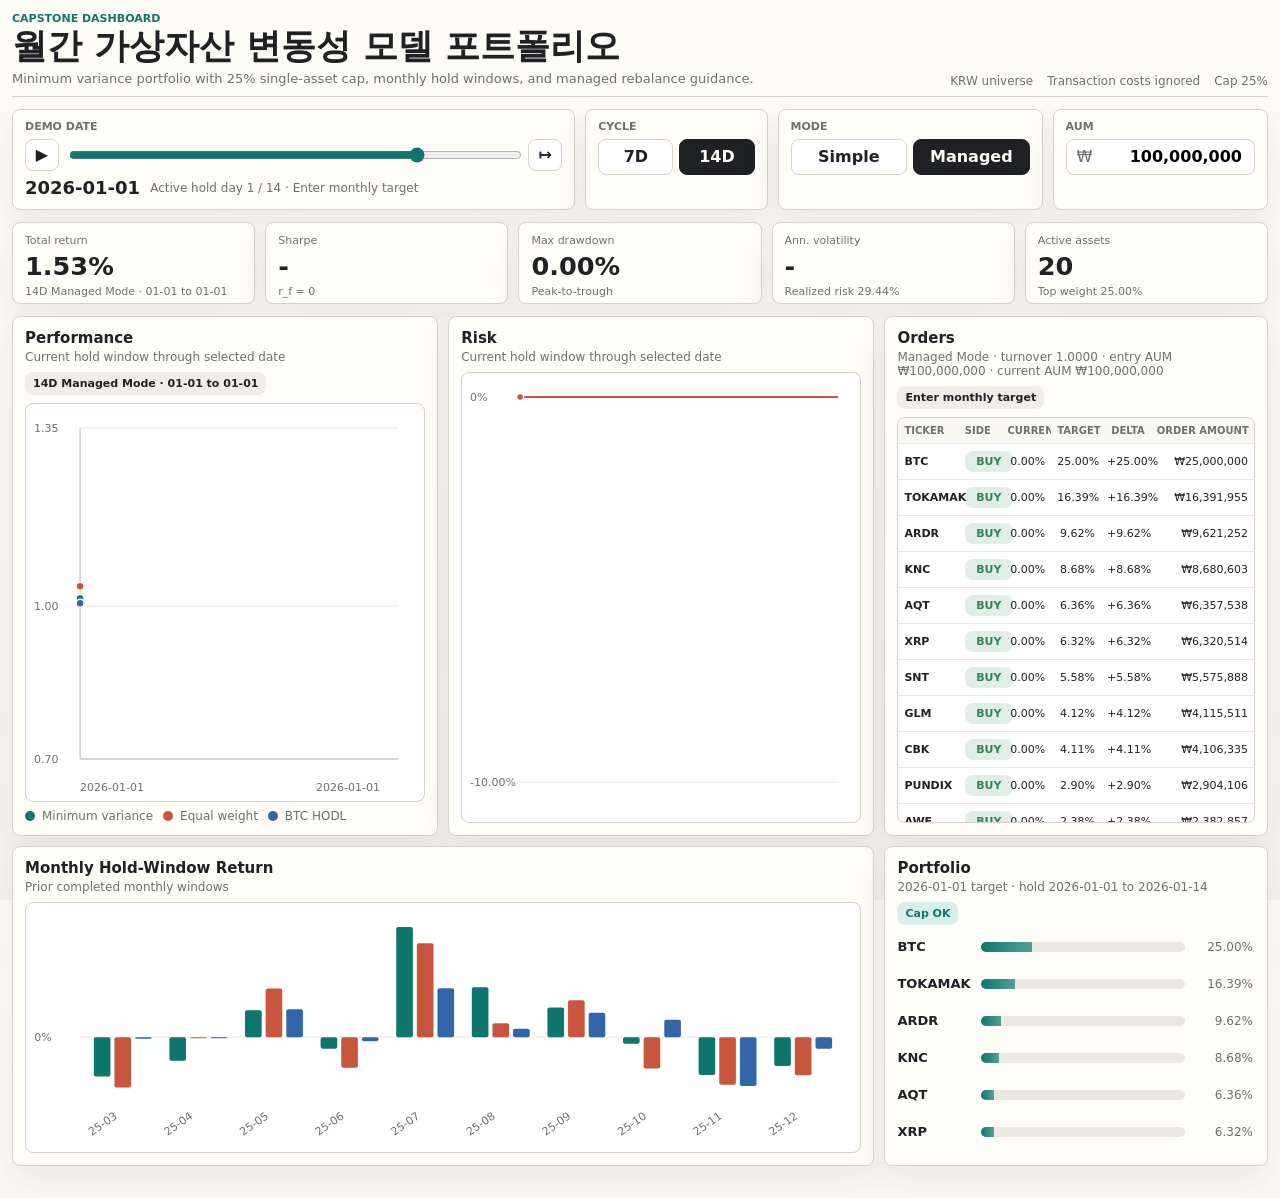
==== dashboard/index.html @ fcb50f99 "feat: add monthly portfolio dashboard" ====
<!doctype html>
<html lang="ko">
  <head>
    <meta charset="utf-8" />
    <meta name="viewport" content="width=device-width, initial-scale=1" />
    <title>월간 가상자산 변동성 모델 포트폴리오</title>
    <link rel="stylesheet" href="styles.css" />
  </head>
  <body>
    <main class="shell">
      <header class="topbar">
        <div>
          <p class="eyebrow">CAPSTONE DASHBOARD</p>
          <h1>월간 가상자산 변동성 모델 포트폴리오</h1>
          <p class="subtitle">Minimum variance portfolio with 25% single-asset cap, monthly hold windows, and managed rebalance guidance.</p>
        </div>
        <div class="topbar__meta">
          <span>KRW universe</span>
          <span>Transaction costs ignored</span>
          <span>Cap 25%</span>
        </div>
      </header>

      <section class="control-strip" aria-label="Dashboard controls">
        <div class="control-block control-block--date">
          <label for="dateSlider">Demo date</label>
          <div class="date-row">
            <button id="playButton" class="icon-button" type="button" title="Play demo">▶</button>
            <input id="dateSlider" type="range" min="0" max="0" value="0" />
            <button id="monthJumpButton" class="icon-button" type="button" title="Jump to next rebalance">↦</button>
          </div>
          <div class="date-readout">
            <strong id="selectedDate">-</strong>
            <span id="windowStatus">Loading</span>
          </div>
        </div>

        <div class="control-block">
          <label>Cycle</label>
          <div class="segmented" role="group" aria-label="Cycle selector">
            <button class="segment" data-cycle="7" type="button">7D</button>
            <button class="segment" data-cycle="14" type="button">14D</button>
          </div>
        </div>

        <div class="control-block">
          <label>Mode</label>
          <div class="segmented" role="group" aria-label="Mode selector">
            <button class="segment" data-policy="enter_once_then_drift" type="button">Simple</button>
            <button class="segment" data-policy="daily_rebalance_to_target" type="button">Managed</button>
          </div>
        </div>

        <div class="control-block">
          <label for="aumInput">AUM</label>
          <div class="aum-input">
            <span>₩</span>
            <input id="aumInput" inputmode="numeric" value="100,000,000" />
          </div>
        </div>
      </section>

      <section class="kpi-grid" aria-label="Portfolio KPI">
        <article class="metric">
          <span>Total return</span>
          <strong id="kpiTotalReturn">-</strong>
          <small id="kpiTotalReturnHint">Current hold window</small>
        </article>
        <article class="metric">
          <span>Sharpe</span>
          <strong id="kpiSharpe">-</strong>
          <small id="kpiSharpeHint">r_f = 0</small>
        </article>
        <article class="metric">
          <span>Max drawdown</span>
          <strong id="kpiMdd">-</strong>
          <small id="kpiMddHint">Peak-to-trough</small>
        </article>
        <article class="metric">
          <span>Ann. volatility</span>
          <strong id="kpiVol">-</strong>
          <small id="kpiRisk">Realized risk -</small>
        </article>
        <article class="metric">
          <span>Active assets</span>
          <strong id="kpiActive">-</strong>
          <small id="kpiTop">Top weight -</small>
        </article>
      </section>

      <section class="dashboard-main">
        <section class="panel panel--performance">
          <div class="panel-head">
            <div>
              <h2>Performance</h2>
              <p>Current hold window through selected date</p>
            </div>
            <span id="performanceBadge" class="badge">14D Managed</span>
          </div>
          <div id="equityChart" class="chart chart--line" role="img" aria-label="Equity curve chart"></div>
          <div class="legend">
            <span><i class="legend-dot legend-dot--mv"></i>Minimum variance</span>
            <span><i class="legend-dot legend-dot--ew"></i>Equal weight</span>
            <span><i class="legend-dot legend-dot--btc"></i>BTC HODL</span>
          </div>
        </section>

        <section class="panel panel--risk">
          <div class="panel-head">
            <div>
              <h2>Risk</h2>
              <p>Current hold window through selected date</p>
            </div>
          </div>
          <div id="drawdownChart" class="chart chart--small" role="img" aria-label="Drawdown chart"></div>
          <div class="risk-copy">
            <strong>변동성 기반 운용</strong>
            <span>Phase 4 covariance forecast와 jump volatility를 사용해 월초 target weight를 산출합니다.</span>
          </div>
        </section>

        <section class="panel panel--monthly">
          <div class="panel-head">
            <div>
              <h2>Monthly Hold-Window Return</h2>
              <p>Prior completed monthly windows</p>
            </div>
          </div>
          <div id="monthlyChart" class="chart chart--bar" role="img" aria-label="Monthly return chart"></div>
        </section>

        <aside class="side-stack" aria-label="Orders and portfolio">
          <section class="panel panel--orders">
            <div class="panel-head">
              <div>
                <h2>Orders</h2>
                <p id="orderSummary">Target/current/delta weights</p>
              </div>
              <span id="orderBadge" class="badge">No order</span>
            </div>
            <div class="table-wrap">
              <table>
                <thead>
                  <tr>
                    <th>Ticker</th>
                    <th>Side</th>
                    <th>Current</th>
                    <th>Target</th>
                    <th>Delta</th>
                    <th>Order amount</th>
                  </tr>
                </thead>
                <tbody id="ordersTable"></tbody>
              </table>
            </div>
          </section>

          <section class="panel panel--portfolio">
          <div class="panel-head">
            <div>
              <h2>Portfolio</h2>
              <p id="portfolioWindow">Target composition</p>
            </div>
            <span id="capBadge" class="badge badge--ok">Cap OK</span>
          </div>
          <div id="holdingsList" class="holding-list"></div>
        </section>
        </aside>
      </section>
    </main>

    <script src="data/dashboard_snapshots.js"></script>
    <script src="app.js"></script>
  </body>
</html>
---- dashboard/styles.css ----
:root {
  --bg: #f6f4ef;
  --ink: #202124;
  --muted: #6e716d;
  --line: #d8d2c7;
  --panel: #fffdf8;
  --panel-strong: #f0eee7;
  --teal: #0f766e;
  --teal-soft: #d9efeb;
  --coral: #c8553d;
  --amber: #b7791f;
  --green: #2f855a;
  --red: #b83232;
  --blue: #3266a8;
  --shadow: 0 14px 34px rgba(32, 33, 36, 0.08);
  font-family:
    Inter, ui-sans-serif, system-ui, -apple-system, BlinkMacSystemFont, "Segoe UI",
    sans-serif;
}

* {
  box-sizing: border-box;
}

html {
  height: 100%;
}

body {
  margin: 0;
  min-height: 100%;
  overflow: auto;
  background:
    linear-gradient(180deg, rgba(255, 253, 248, 0.9), rgba(246, 244, 239, 0.95)),
    var(--bg);
  color: var(--ink);
}

button,
input {
  font: inherit;
}

.shell {
  display: grid;
  grid-template-rows: auto auto auto auto;
  gap: 12px;
  width: min(1480px, calc(100vw - 24px));
  min-height: 100dvh;
  margin: 0 auto;
  padding: 12px 0 32px;
  min-width: 0;
}

.topbar {
  display: flex;
  align-items: flex-end;
  justify-content: space-between;
  gap: 18px;
  padding: 0 0 8px;
  border-bottom: 1px solid var(--line);
}

.eyebrow {
  margin: 0 0 4px;
  color: var(--teal);
  font-size: 11px;
  font-weight: 800;
  letter-spacing: 0;
}

h1,
h2,
p {
  margin: 0;
}

h1 {
  font-size: clamp(26px, 2.7vw, 42px);
  line-height: 1.02;
  letter-spacing: 0;
  overflow-wrap: anywhere;
  word-break: break-word;
}

.subtitle {
  max-width: 760px;
  margin-top: 6px;
  color: var(--muted);
  font-size: 13px;
  line-height: 1.35;
  overflow-wrap: anywhere;
}

.topbar__meta {
  display: flex;
  flex-wrap: wrap;
  justify-content: flex-end;
  gap: 8px 14px;
  min-width: 220px;
  color: var(--muted);
  font-size: 12px;
  text-align: right;
}

.topbar__meta span {
  display: block;
}

.control-strip {
  display: grid;
  grid-template-columns: minmax(320px, 1.7fr) minmax(160px, 0.55fr) minmax(200px, 0.8fr) minmax(190px, 0.65fr);
  gap: 10px;
  margin-top: 0;
  align-items: stretch;
}

.control-block,
.metric,
.panel {
  min-width: 0;
  background: var(--panel);
  border: 1px solid var(--line);
  border-radius: 8px;
  box-shadow: var(--shadow);
}

.control-block {
  min-height: 100px;
  padding: 10px 12px;
}

.control-block label {
  display: block;
  margin-bottom: 6px;
  color: var(--muted);
  font-size: 11px;
  font-weight: 700;
  text-transform: uppercase;
}

.date-row {
  display: grid;
  grid-template-columns: 34px 1fr 34px;
  gap: 8px;
  align-items: center;
}

.icon-button,
.segment {
  border: 1px solid var(--line);
  background: #ffffff;
  color: var(--ink);
  cursor: pointer;
}

.icon-button {
  width: 34px;
  height: 32px;
  border-radius: 8px;
  display: grid;
  place-items: center;
  font-weight: 800;
}

.icon-button:hover,
.segment:hover {
  border-color: var(--teal);
}

input[type="range"] {
  width: 100%;
  accent-color: var(--teal);
}

.date-readout {
  display: flex;
  flex-wrap: wrap;
  align-items: center;
  gap: 10px;
  margin-top: 6px;
  min-height: 22px;
}

.date-readout strong {
  font-size: 18px;
}

.date-readout span {
  min-width: 0;
  color: var(--muted);
  font-size: 12px;
  overflow-wrap: anywhere;
}

.segmented {
  display: grid;
  grid-template-columns: repeat(2, 1fr);
  gap: 6px;
}

.segment {
  min-width: 0;
  height: 36px;
  border-radius: 8px;
  font-weight: 750;
}

.segment.is-active {
  background: var(--ink);
  color: #fffdf8;
  border-color: var(--ink);
}

.aum-input {
  display: grid;
  grid-template-columns: 24px 1fr;
  align-items: center;
  height: 36px;
  padding: 0 10px;
  border: 1px solid var(--line);
  border-radius: 8px;
  background: #ffffff;
}

.aum-input span {
  color: var(--muted);
}

.aum-input input {
  min-width: 0;
  width: 100%;
  border: 0;
  outline: 0;
  text-align: right;
  background: transparent;
  font-weight: 750;
}

.kpi-grid {
  display: grid;
  grid-template-columns: repeat(5, 1fr);
  gap: 10px;
  margin-top: 0;
}

.metric {
  height: 82px;
  padding: 11px 12px;
  overflow: hidden;
}

.metric span,
.metric small {
  display: block;
  color: var(--muted);
  font-size: 11px;
}

.metric strong {
  display: block;
  margin: 7px 0 6px;
  font-size: clamp(20px, 2vw, 28px);
  line-height: 1;
  letter-spacing: 0;
}

.dashboard-main {
  display: grid;
  grid-template-columns: minmax(0, 1fr) minmax(0, 1fr) minmax(380px, 0.9fr);
  grid-template-rows: 520px 320px;
  gap: 10px;
  min-height: 0;
  margin-top: 0;
}

.panel {
  display: flex;
  flex-direction: column;
  min-width: 0;
  min-height: 0;
  padding: 12px;
}

.panel--performance {
  grid-column: 1;
  grid-row: 1;
}

.panel--risk {
  grid-column: 2;
  grid-row: 1;
}

.panel--monthly {
  grid-column: 1 / 3;
  grid-row: 2;
}

.side-stack {
  display: grid;
  grid-column: 3;
  grid-row: 1 / 3;
  grid-template-rows: 520px 320px;
  gap: 10px;
  min-width: 0;
  min-height: 0;
}

.panel--orders,
.panel--portfolio {
  min-height: 0;
}

.panel--wide {
  grid-column: span 1;
}

.panel-head {
  display: flex;
  flex-wrap: wrap;
  align-items: flex-start;
  justify-content: space-between;
  gap: 8px 12px;
  margin-bottom: 8px;
  flex: 0 0 auto;
}

.panel h2 {
  font-size: 15px;
  line-height: 1.2;
}

.panel p {
  margin-top: 3px;
  color: var(--muted);
  font-size: 12px;
}

.badge {
  flex: 0 0 auto;
  padding: 5px 8px;
  border-radius: 8px;
  background: var(--panel-strong);
  color: var(--ink);
  font-size: 11px;
  font-weight: 750;
}

.badge--ok {
  background: var(--teal-soft);
  color: var(--teal);
}

.chart {
  flex: 1 1 auto;
  width: 100%;
  min-height: 0;
  border: 1px solid var(--line);
  border-radius: 8px;
  background: #ffffff;
  overflow: hidden;
}

.chart--line {
  min-height: 0;
}

.chart--small {
  min-height: 0;
}

.chart--bar {
  min-height: 0;
}

.chart svg {
  display: block;
  width: 100%;
  height: 100%;
}

.chart-empty {
  display: grid;
  place-items: center;
  min-height: inherit;
  padding: 22px;
  color: var(--muted);
  font-size: 13px;
  text-align: center;
}

.axis {
  stroke: #bdb6aa;
  stroke-width: 1;
}

.grid-line {
  stroke: #ece7df;
  stroke-width: 1;
}

.line-mv {
  fill: none;
  stroke: var(--teal);
  stroke-width: 3;
}

.line-ew {
  fill: none;
  stroke: var(--coral);
  stroke-width: 2.5;
}

.line-btc {
  fill: none;
  stroke: var(--blue);
  stroke-width: 2.5;
  stroke-dasharray: 7 5;
}

.line-dd {
  fill: rgba(200, 85, 61, 0.18);
  stroke: var(--coral);
  stroke-width: 2;
}

.chart-label {
  fill: var(--muted);
  font-size: 11px;
}

.chart-marker {
  fill: var(--coral);
  stroke: #ffffff;
  stroke-width: 1.5;
}

.legend {
  display: flex;
  flex-wrap: wrap;
  gap: 10px;
  margin-top: 7px;
  color: var(--muted);
  font-size: 12px;
  flex: 0 0 auto;
}

.legend span {
  display: inline-flex;
  align-items: center;
  gap: 7px;
}

.legend-dot {
  width: 10px;
  height: 10px;
  border-radius: 50%;
}

.legend-dot--mv {
  background: var(--teal);
}

.legend-dot--ew {
  background: var(--coral);
}

.legend-dot--btc {
  background: var(--blue);
}

.risk-copy {
  display: none;
  gap: 6px;
  margin-top: 12px;
  color: var(--muted);
  font-size: 13px;
  line-height: 1.45;
}

.risk-copy strong {
  color: var(--ink);
}

.holding-list {
  display: grid;
  gap: 9px;
  min-height: 0;
  overflow: auto;
  padding-right: 2px;
}

.holding-row {
  display: grid;
  grid-template-columns: 74px 1fr 58px;
  gap: 10px;
  align-items: center;
  min-height: 28px;
}

.ticker {
  font-weight: 800;
  font-size: 13px;
}

.bar-track {
  height: 10px;
  background: #ece7df;
  border-radius: 8px;
  overflow: hidden;
}

.bar-fill {
  display: block;
  height: 100%;
  background: linear-gradient(90deg, var(--teal), #52a097);
}

.weight {
  color: var(--muted);
  font-variant-numeric: tabular-nums;
  font-size: 12px;
  text-align: right;
}

.table-wrap {
  flex: 1 1 auto;
  min-height: 0;
  overflow: auto;
  border: 1px solid var(--line);
  border-radius: 8px;
  background: #ffffff;
}

table {
  width: 100%;
  min-width: 640px;
  border-collapse: collapse;
  font-size: 12px;
}

.panel--orders table {
  min-width: 0;
  table-layout: fixed;
  font-size: 11px;
}

th,
td {
  padding: 7px 10px;
  border-bottom: 1px solid #ece7df;
  text-align: right;
  font-variant-numeric: tabular-nums;
}

.panel--orders th,
.panel--orders td {
  padding: 7px 6px;
  white-space: nowrap;
}

.panel--orders th:nth-child(1),
.panel--orders td:nth-child(1) {
  width: 17%;
}

.panel--orders th:nth-child(2),
.panel--orders td:nth-child(2) {
  width: 12%;
}

.panel--orders th:nth-child(3),
.panel--orders td:nth-child(3),
.panel--orders th:nth-child(4),
.panel--orders td:nth-child(4),
.panel--orders th:nth-child(5),
.panel--orders td:nth-child(5) {
  width: 14%;
}

.panel--orders th:nth-child(6),
.panel--orders td:nth-child(6) {
  width: 29%;
}

th:first-child,
td:first-child,
th:nth-child(2),
td:nth-child(2) {
  text-align: left;
}

th {
  position: sticky;
  top: 0;
  z-index: 1;
  color: var(--muted);
  font-size: 10px;
  text-transform: uppercase;
  background: #faf8f2;
}

tr:last-child td {
  border-bottom: 0;
}

.side {
  display: inline-flex;
  min-width: 48px;
  justify-content: center;
  padding: 4px 7px;
  border-radius: 8px;
  font-size: 11px;
  font-weight: 850;
}

.side--buy {
  background: rgba(47, 133, 90, 0.14);
  color: var(--green);
}

.side--sell {
  background: rgba(184, 50, 50, 0.14);
  color: var(--red);
}

.side--hold {
  background: var(--panel-strong);
  color: var(--muted);
}

.empty {
  padding: 22px;
  color: var(--muted);
  text-align: center;
  border: 1px dashed var(--line);
  border-radius: 8px;
}

@media (max-height: 820px) and (min-width: 1101px) {
  .shell {
    gap: 8px;
    padding: 8px 0;
  }

  .topbar {
    padding-bottom: 6px;
  }

  h1 {
    font-size: clamp(24px, 2.4vw, 36px);
  }

  .subtitle {
    margin-top: 4px;
    font-size: 12px;
  }

  .control-block {
    padding: 8px 10px;
  }

  .metric {
    height: 74px;
    padding: 9px 10px;
  }

  .metric strong {
    margin: 5px 0;
    font-size: clamp(19px, 1.8vw, 25px);
  }

  .panel {
    padding: 10px;
  }

  th,
  td {
    padding: 6px 9px;
  }
}

@media (max-width: 1100px) {
  body {
    overflow: auto;
  }

  .shell {
    display: block;
    height: auto;
    min-height: 100dvh;
    padding: 16px 0 36px;
  }

  .control-strip,
  .kpi-grid {
    grid-template-columns: 1fr 1fr;
  }

  .control-strip,
  .kpi-grid,
  .dashboard-main {
    margin-top: 12px;
  }

  .dashboard-main {
    display: grid;
    grid-template-columns: 1fr;
    grid-template-rows: none;
  }

  .panel--performance,
  .panel--risk,
  .panel--monthly,
  .side-stack {
    grid-column: auto;
    grid-row: auto;
  }

  .side-stack {
    grid-template-rows: none;
    grid-template-columns: 1fr 1fr;
  }

  .panel--orders {
    grid-column: 1 / -1;
  }

  .control-block--date {
    grid-column: span 2;
  }

  .chart {
    min-height: 220px;
  }

  .chart--line {
    min-height: 300px;
  }

  .table-wrap,
  .holding-list {
    max-height: 280px;
  }
}

@media (max-width: 720px) {
  .shell {
    width: min(100vw - 20px, 1480px);
    padding-top: 14px;
  }

  .topbar {
    display: block;
  }

  .topbar__meta {
    margin-top: 14px;
    text-align: left;
  }

  .control-strip,
  .kpi-grid {
    grid-template-columns: 1fr;
  }

  .side-stack {
    grid-template-columns: 1fr;
  }

  .control-block--date {
    grid-column: span 1;
  }

  .metric {
    height: auto;
    min-height: 96px;
    overflow: visible;
  }

  .chart {
    min-height: 240px;
  }
}
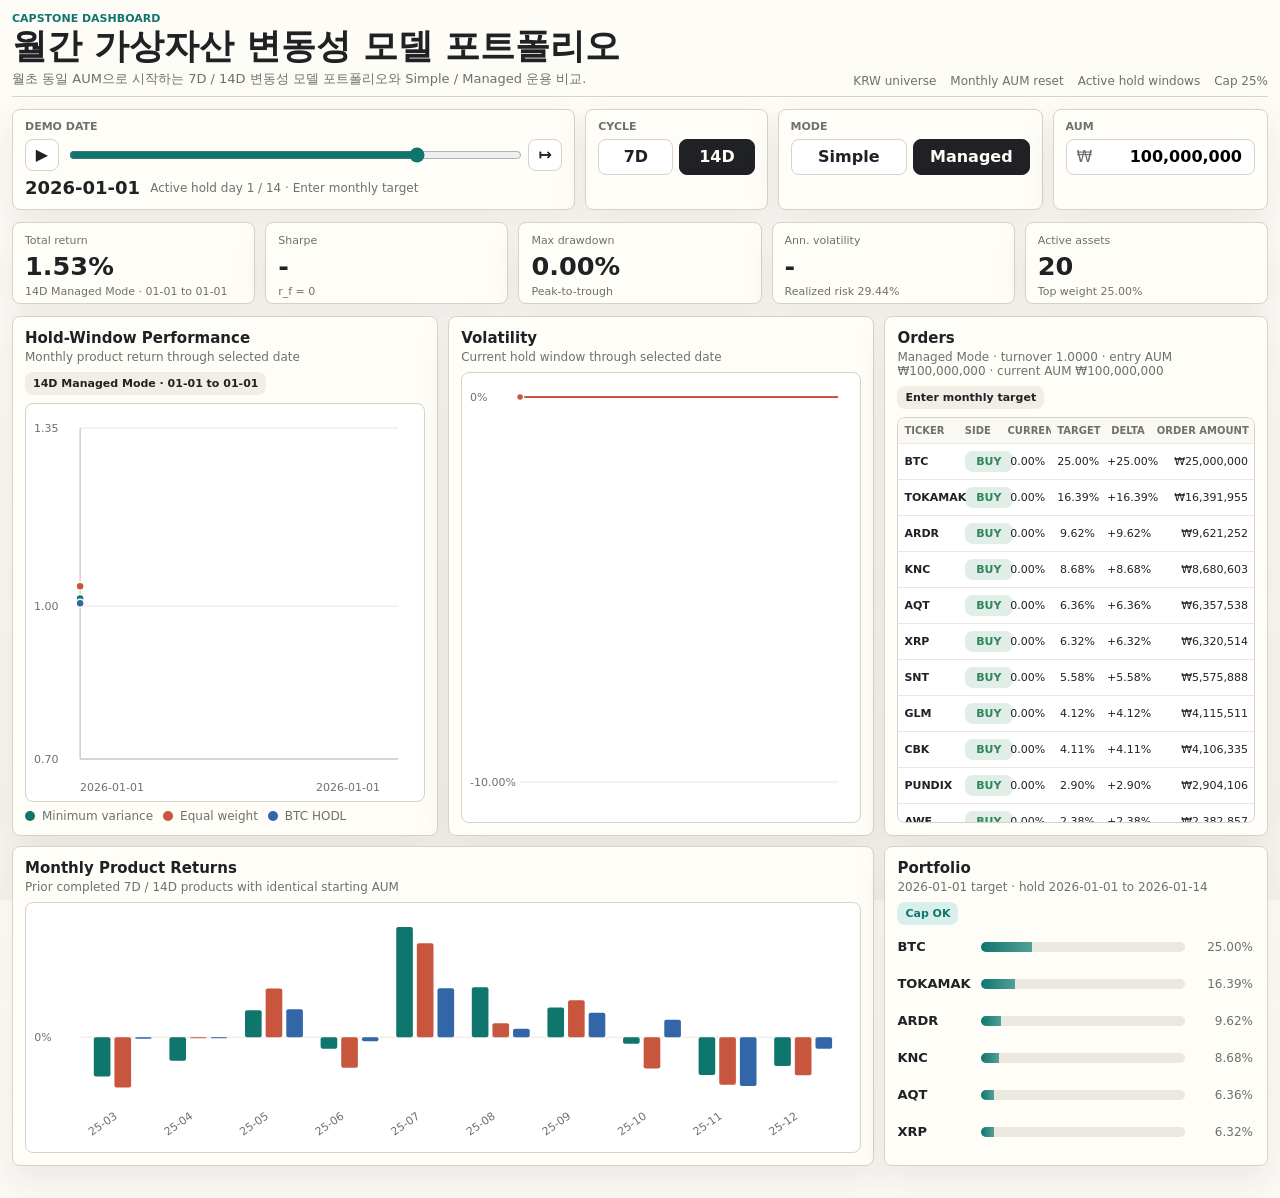
==== commit 71d9d384: "Align demo dashboard hold-window outputs" ====
--- a/dashboard/index.html
+++ b/dashboard/index.html
@@ -12,11 +12,12 @@
         <div>
           <p class="eyebrow">CAPSTONE DASHBOARD</p>
           <h1>월간 가상자산 변동성 모델 포트폴리오</h1>
-          <p class="subtitle">Minimum variance portfolio with 25% single-asset cap, monthly hold windows, and managed rebalance guidance.</p>
+          <p class="subtitle">월초 동일 AUM으로 시작하는 7D / 14D 변동성 모델 포트폴리오와 Simple / Managed 운용 비교.</p>
         </div>
         <div class="topbar__meta">
           <span>KRW universe</span>
-          <span>Transaction costs ignored</span>
+          <span>Monthly AUM reset</span>
+          <span>Active hold windows</span>
           <span>Cap 25%</span>
         </div>
       </header>
@@ -92,8 +93,8 @@
         <section class="panel panel--performance">
           <div class="panel-head">
             <div>
-              <h2>Performance</h2>
-              <p>Current hold window through selected date</p>
+              <h2>Hold-Window Performance</h2>
+              <p>Monthly product return through selected date</p>
             </div>
             <span id="performanceBadge" class="badge">14D Managed</span>
           </div>
@@ -108,22 +109,22 @@
         <section class="panel panel--risk">
           <div class="panel-head">
             <div>
-              <h2>Risk</h2>
+              <h2>Volatility</h2>
               <p>Current hold window through selected date</p>
             </div>
           </div>
           <div id="drawdownChart" class="chart chart--small" role="img" aria-label="Drawdown chart"></div>
           <div class="risk-copy">
-            <strong>변동성 기반 운용</strong>
-            <span>Phase 4 covariance forecast와 jump volatility를 사용해 월초 target weight를 산출합니다.</span>
+            <strong>변동성 행렬 기반 운용</strong>
+            <span>Phase 4의 28일 rolling EWMA 변동성 행렬 예측과 jump handling 결과를 사용해 월초 target weight를 산출합니다.</span>
           </div>
         </section>
 
         <section class="panel panel--monthly">
           <div class="panel-head">
             <div>
-              <h2>Monthly Hold-Window Return</h2>
-              <p>Prior completed monthly windows</p>
+              <h2>Monthly Product Returns</h2>
+              <p>Prior completed 7D / 14D products with identical starting AUM</p>
             </div>
           </div>
           <div id="monthlyChart" class="chart chart--bar" role="img" aria-label="Monthly return chart"></div>
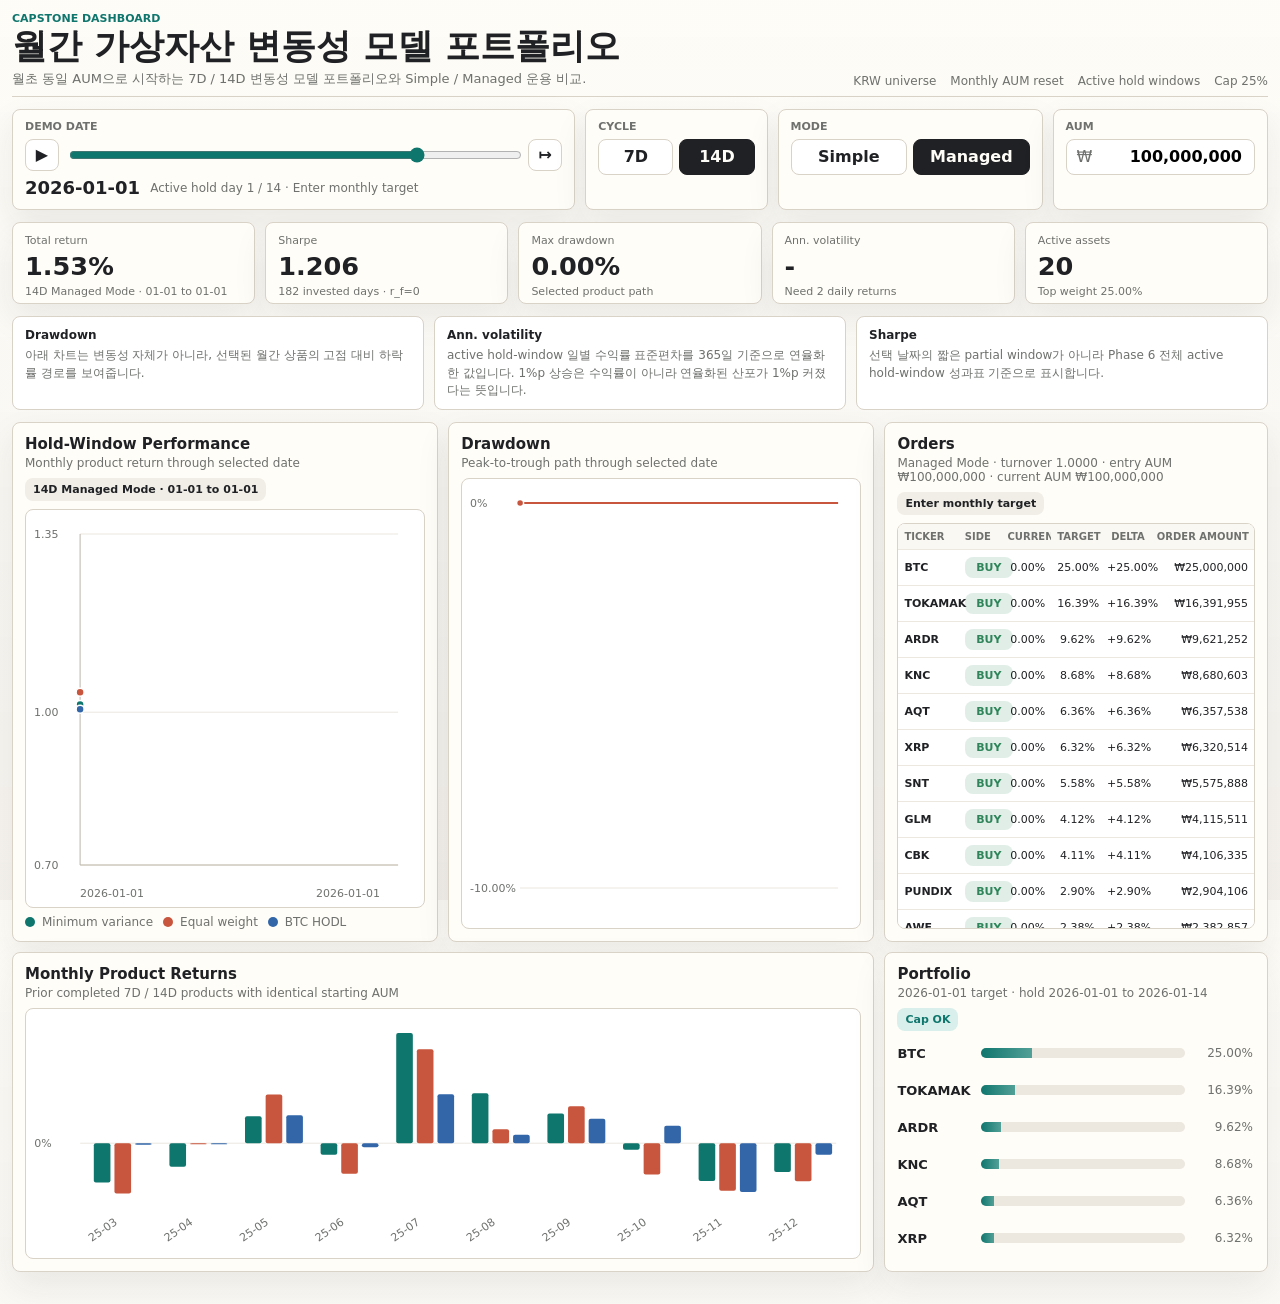
==== commit 08f6e20e: "Clarify dashboard risk metrics" ====
--- a/dashboard/index.html
+++ b/dashboard/index.html
@@ -70,7 +70,7 @@
         <article class="metric">
           <span>Sharpe</span>
           <strong id="kpiSharpe">-</strong>
-          <small id="kpiSharpeHint">r_f = 0</small>
+          <small id="kpiSharpeHint">Active windows · r_f = 0</small>
         </article>
         <article class="metric">
           <span>Max drawdown</span>
@@ -80,13 +80,28 @@
         <article class="metric">
           <span>Ann. volatility</span>
           <strong id="kpiVol">-</strong>
-          <small id="kpiRisk">Realized risk -</small>
+          <small id="kpiRisk">Daily σ × √365</small>
         </article>
         <article class="metric">
           <span>Active assets</span>
           <strong id="kpiActive">-</strong>
           <small id="kpiTop">Top weight -</small>
         </article>
+      </section>
+
+      <section class="metric-notes" aria-label="Metric explanations">
+        <div>
+          <strong>Drawdown</strong>
+          <span>아래 차트는 변동성 자체가 아니라, 선택된 월간 상품의 고점 대비 하락률 경로를 보여줍니다.</span>
+        </div>
+        <div>
+          <strong>Ann. volatility</strong>
+          <span>active hold-window 일별 수익률 표준편차를 365일 기준으로 연율화한 값입니다. 1%p 상승은 수익률이 아니라 연율화된 산포가 1%p 커졌다는 뜻입니다.</span>
+        </div>
+        <div>
+          <strong>Sharpe</strong>
+          <span>선택 날짜의 짧은 partial window가 아니라 Phase 6 전체 active hold-window 성과표 기준으로 표시합니다.</span>
+        </div>
       </section>
 
       <section class="dashboard-main">
@@ -109,8 +124,8 @@
         <section class="panel panel--risk">
           <div class="panel-head">
             <div>
-              <h2>Volatility</h2>
-              <p>Current hold window through selected date</p>
+              <h2>Drawdown</h2>
+              <p>Peak-to-trough path through selected date</p>
             </div>
           </div>
           <div id="drawdownChart" class="chart chart--small" role="img" aria-label="Drawdown chart"></div>
--- a/dashboard/styles.css
+++ b/dashboard/styles.css
@@ -265,6 +265,35 @@
   letter-spacing: 0;
 }
 
+.metric-notes {
+  display: grid;
+  grid-template-columns: repeat(3, 1fr);
+  gap: 10px;
+  margin-top: 0;
+}
+
+.metric-notes div {
+  min-width: 0;
+  padding: 10px 12px;
+  border: 1px solid var(--line);
+  border-radius: 8px;
+  background: #ffffff;
+  color: var(--muted);
+  font-size: 12px;
+  line-height: 1.45;
+}
+
+.metric-notes strong,
+.metric-notes span {
+  display: block;
+}
+
+.metric-notes strong {
+  margin-bottom: 3px;
+  color: var(--ink);
+  font-size: 12px;
+}
+
 .dashboard-main {
   display: grid;
   grid-template-columns: minmax(0, 1fr) minmax(0, 1fr) minmax(380px, 0.9fr);
@@ -694,12 +723,14 @@
   }
 
   .control-strip,
-  .kpi-grid {
+  .kpi-grid,
+  .metric-notes {
     grid-template-columns: 1fr 1fr;
   }
 
   .control-strip,
   .kpi-grid,
+  .metric-notes,
   .dashboard-main {
     margin-top: 12px;
   }
@@ -761,7 +792,8 @@
   }
 
   .control-strip,
-  .kpi-grid {
+  .kpi-grid,
+  .metric-notes {
     grid-template-columns: 1fr;
   }
 
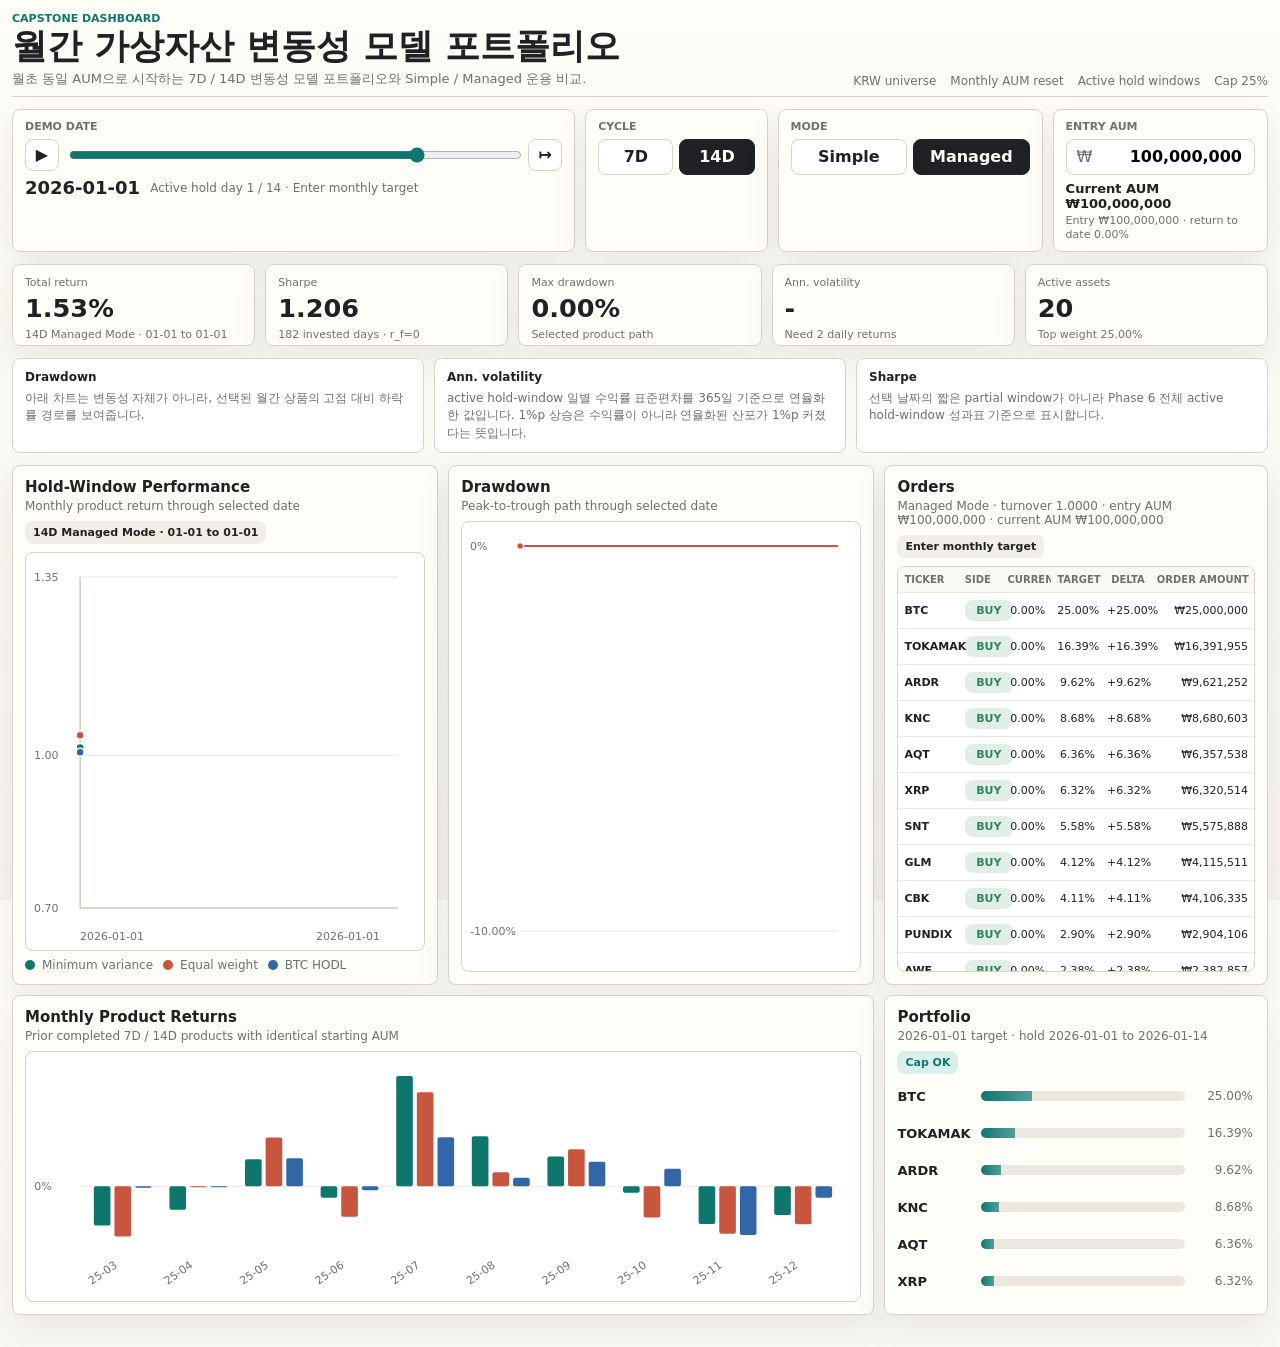
==== commit b2717bb0: "Show current AUM separately from entry AUM" ====
--- a/dashboard/index.html
+++ b/dashboard/index.html
@@ -53,10 +53,14 @@
         </div>
 
         <div class="control-block">
-          <label for="aumInput">AUM</label>
+          <label for="aumInput">Entry AUM</label>
           <div class="aum-input">
             <span>₩</span>
             <input id="aumInput" inputmode="numeric" value="100,000,000" />
+          </div>
+          <div class="aum-readout">
+            <strong id="currentAumReadout">Current AUM -</strong>
+            <span id="currentAumHint">Each monthly product starts from Entry AUM</span>
           </div>
         </div>
       </section>
--- a/dashboard/styles.css
+++ b/dashboard/styles.css
@@ -237,6 +237,30 @@
   font-weight: 750;
 }
 
+.aum-readout {
+  display: grid;
+  gap: 2px;
+  margin-top: 6px;
+  min-height: 32px;
+}
+
+.aum-readout strong,
+.aum-readout span {
+  min-width: 0;
+  overflow-wrap: anywhere;
+}
+
+.aum-readout strong {
+  font-size: 13px;
+  line-height: 1.2;
+}
+
+.aum-readout span {
+  color: var(--muted);
+  font-size: 11px;
+  line-height: 1.25;
+}
+
 .kpi-grid {
   display: grid;
   grid-template-columns: repeat(5, 1fr);
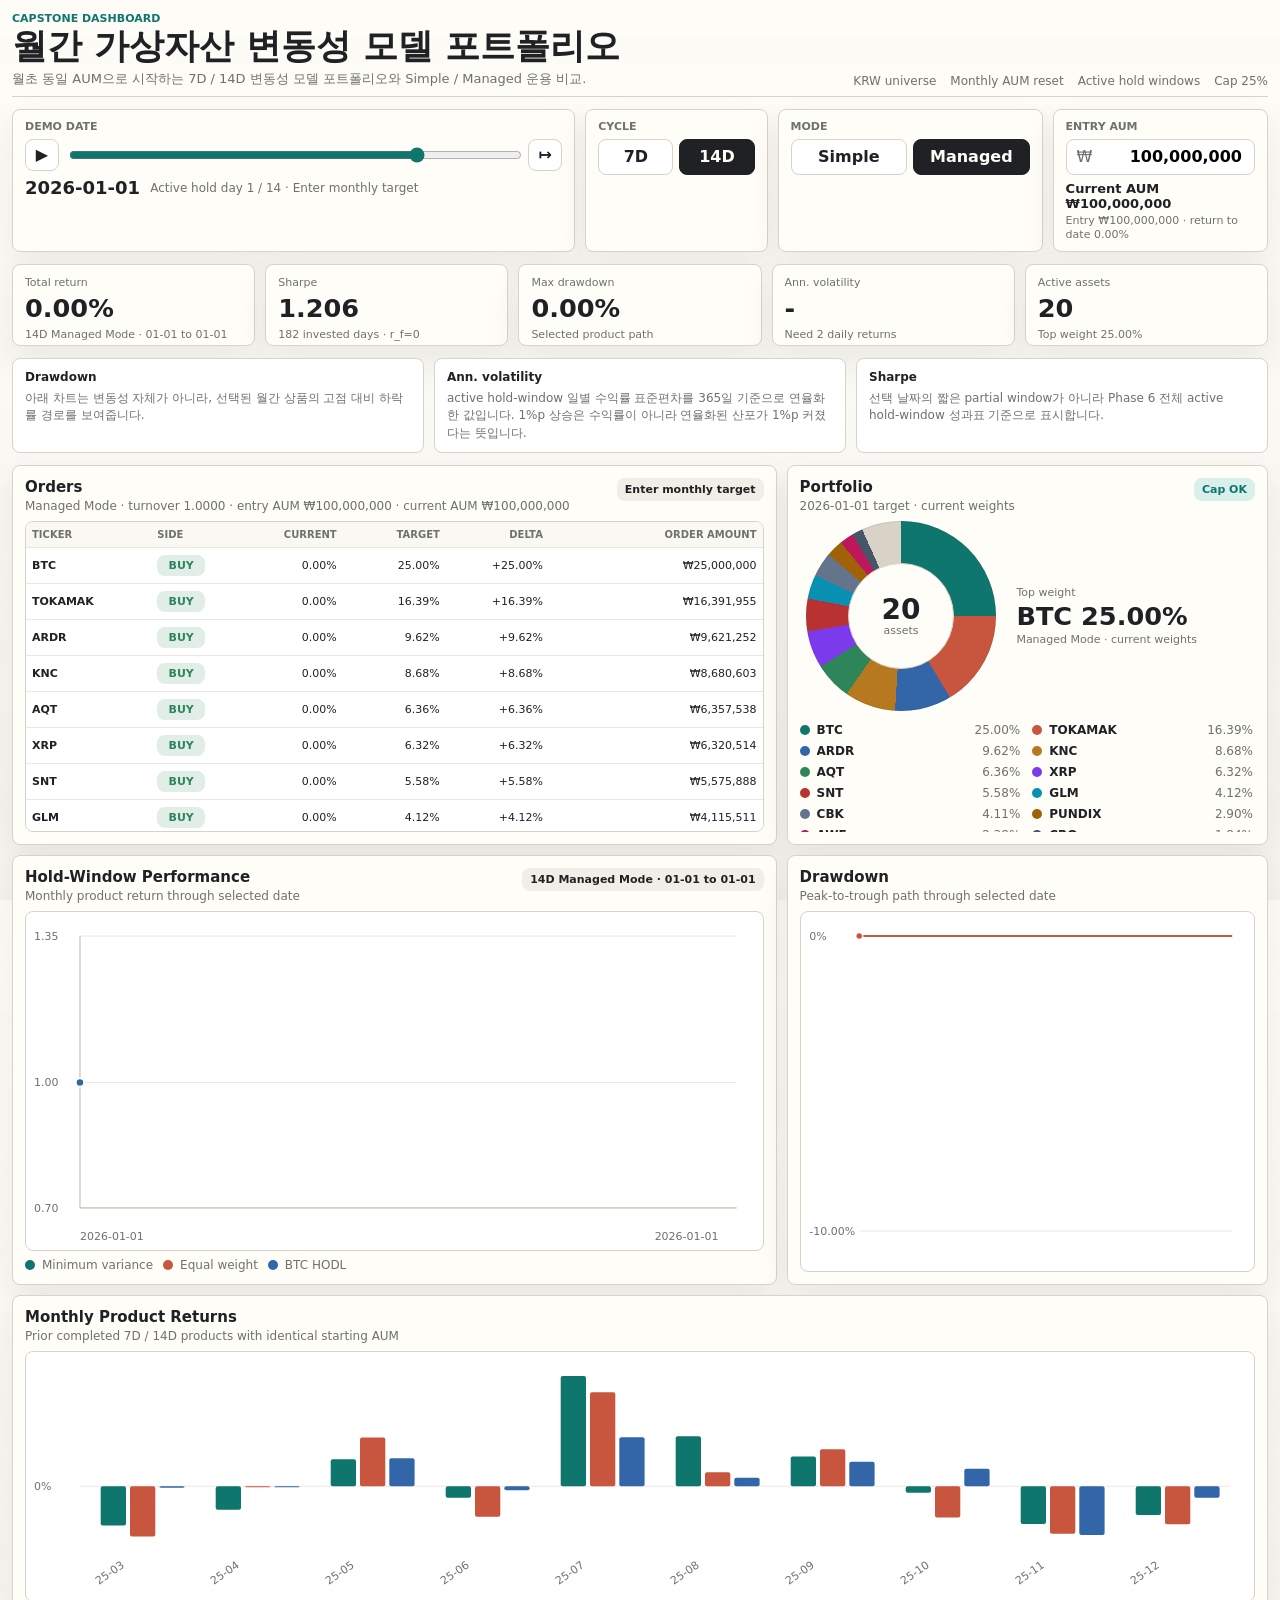
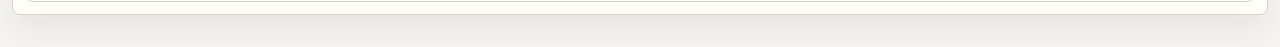
==== commit 194f845d: "Move orders and portfolio above dashboard charts" ====
--- a/dashboard/index.html
+++ b/dashboard/index.html
@@ -109,6 +109,42 @@
       </section>
 
       <section class="dashboard-main">
+        <section class="panel panel--orders">
+          <div class="panel-head">
+            <div>
+              <h2>Orders</h2>
+              <p id="orderSummary">Target/current/delta weights</p>
+            </div>
+            <span id="orderBadge" class="badge">No order</span>
+          </div>
+          <div class="table-wrap">
+            <table>
+              <thead>
+                <tr>
+                  <th>Ticker</th>
+                  <th>Side</th>
+                  <th>Current</th>
+                  <th>Target</th>
+                  <th>Delta</th>
+                  <th>Order amount</th>
+                </tr>
+              </thead>
+              <tbody id="ordersTable"></tbody>
+            </table>
+          </div>
+        </section>
+
+        <section class="panel panel--portfolio">
+          <div class="panel-head">
+            <div>
+              <h2>Portfolio</h2>
+              <p id="portfolioWindow">Target composition</p>
+            </div>
+            <span id="capBadge" class="badge badge--ok">Cap OK</span>
+          </div>
+          <div id="holdingsList" class="portfolio-donut-wrap"></div>
+        </section>
+
         <section class="panel panel--performance">
           <div class="panel-head">
             <div>
@@ -148,44 +184,6 @@
           </div>
           <div id="monthlyChart" class="chart chart--bar" role="img" aria-label="Monthly return chart"></div>
         </section>
-
-        <aside class="side-stack" aria-label="Orders and portfolio">
-          <section class="panel panel--orders">
-            <div class="panel-head">
-              <div>
-                <h2>Orders</h2>
-                <p id="orderSummary">Target/current/delta weights</p>
-              </div>
-              <span id="orderBadge" class="badge">No order</span>
-            </div>
-            <div class="table-wrap">
-              <table>
-                <thead>
-                  <tr>
-                    <th>Ticker</th>
-                    <th>Side</th>
-                    <th>Current</th>
-                    <th>Target</th>
-                    <th>Delta</th>
-                    <th>Order amount</th>
-                  </tr>
-                </thead>
-                <tbody id="ordersTable"></tbody>
-              </table>
-            </div>
-          </section>
-
-          <section class="panel panel--portfolio">
-          <div class="panel-head">
-            <div>
-              <h2>Portfolio</h2>
-              <p id="portfolioWindow">Target composition</p>
-            </div>
-            <span id="capBadge" class="badge badge--ok">Cap OK</span>
-          </div>
-          <div id="holdingsList" class="holding-list"></div>
-        </section>
-        </aside>
       </section>
     </main>
 
--- a/dashboard/styles.css
+++ b/dashboard/styles.css
@@ -320,8 +320,8 @@
 
 .dashboard-main {
   display: grid;
-  grid-template-columns: minmax(0, 1fr) minmax(0, 1fr) minmax(380px, 0.9fr);
-  grid-template-rows: 520px 320px;
+  grid-template-columns: minmax(0, 1.35fr) minmax(360px, 0.85fr);
+  grid-template-rows: 380px 430px 320px;
   gap: 10px;
   min-height: 0;
   margin-top: 0;
@@ -337,32 +337,27 @@
 
 .panel--performance {
   grid-column: 1;
-  grid-row: 1;
+  grid-row: 2;
 }
 
 .panel--risk {
   grid-column: 2;
+  grid-row: 2;
+}
+
+.panel--monthly {
+  grid-column: 1 / -1;
+  grid-row: 3;
+}
+
+.panel--orders {
+  grid-column: 1;
   grid-row: 1;
 }
 
-.panel--monthly {
-  grid-column: 1 / 3;
-  grid-row: 2;
-}
-
-.side-stack {
-  display: grid;
-  grid-column: 3;
-  grid-row: 1 / 3;
-  grid-template-rows: 520px 320px;
-  gap: 10px;
-  min-width: 0;
-  min-height: 0;
-}
-
-.panel--orders,
 .panel--portfolio {
-  min-height: 0;
+  grid-column: 2;
+  grid-row: 1;
 }
 
 .panel--wide {
@@ -536,38 +531,105 @@
   color: var(--ink);
 }
 
-.holding-list {
-  display: grid;
-  gap: 9px;
+.portfolio-donut-wrap {
+  display: grid;
+  grid-template-rows: auto minmax(0, 1fr);
+  gap: 12px;
+  min-height: 0;
+  overflow: auto;
+}
+
+.donut-layout {
+  display: grid;
+  grid-template-columns: minmax(150px, 0.85fr) minmax(0, 1fr);
+  gap: 14px;
+  align-items: center;
+}
+
+.portfolio-donut {
+  position: relative;
+  width: min(100%, 190px);
+  aspect-ratio: 1;
+  justify-self: center;
+  border-radius: 50%;
+  box-shadow: inset 0 0 0 1px rgba(32, 33, 36, 0.08);
+}
+
+.donut-hole {
+  position: absolute;
+  inset: 22%;
+  display: grid;
+  place-items: center;
+  align-content: center;
+  border-radius: 50%;
+  background: var(--panel);
+  border: 1px solid var(--line);
+  text-align: center;
+}
+
+.donut-hole strong,
+.donut-hole span {
+  display: block;
+}
+
+.donut-hole strong {
+  font-size: 28px;
+  line-height: 1;
+}
+
+.donut-hole span {
+  color: var(--muted);
+  font-size: 11px;
+}
+
+.donut-summary {
+  display: grid;
+  gap: 4px;
+  min-width: 0;
+}
+
+.donut-summary span,
+.donut-summary small {
+  color: var(--muted);
+  font-size: 11px;
+}
+
+.donut-summary strong {
+  font-size: clamp(19px, 2vw, 27px);
+  line-height: 1.05;
+  overflow-wrap: anywhere;
+}
+
+.donut-legend {
+  display: grid;
+  grid-template-columns: repeat(2, minmax(0, 1fr));
+  gap: 7px 12px;
   min-height: 0;
   overflow: auto;
   padding-right: 2px;
 }
 
-.holding-row {
-  display: grid;
-  grid-template-columns: 74px 1fr 58px;
-  gap: 10px;
+.donut-legend-row {
+  display: grid;
+  grid-template-columns: 10px minmax(42px, 1fr) 58px;
+  gap: 7px;
   align-items: center;
-  min-height: 28px;
+  min-width: 0;
+}
+
+.donut-swatch {
+  width: 10px;
+  height: 10px;
+  border-radius: 50%;
 }
 
 .ticker {
+  min-width: 0;
+  overflow: hidden;
   font-weight: 800;
-  font-size: 13px;
-}
-
-.bar-track {
-  height: 10px;
-  background: #ece7df;
-  border-radius: 8px;
-  overflow: hidden;
-}
-
-.bar-fill {
-  display: block;
-  height: 100%;
-  background: linear-gradient(90deg, var(--teal), #52a097);
+  font-size: 12px;
+  text-overflow: ellipsis;
+  white-space: nowrap;
 }
 
 .weight {
@@ -728,6 +790,14 @@
     padding: 10px;
   }
 
+  .dashboard-main {
+    grid-template-rows: 330px 360px 270px;
+  }
+
+  .portfolio-donut {
+    width: min(100%, 150px);
+  }
+
   th,
   td {
     padding: 6px 9px;
@@ -768,20 +838,12 @@
   .panel--performance,
   .panel--risk,
   .panel--monthly,
-  .side-stack {
+  .panel--orders,
+  .panel--portfolio {
     grid-column: auto;
     grid-row: auto;
   }
 
-  .side-stack {
-    grid-template-rows: none;
-    grid-template-columns: 1fr 1fr;
-  }
-
-  .panel--orders {
-    grid-column: 1 / -1;
-  }
-
   .control-block--date {
     grid-column: span 2;
   }
@@ -795,7 +857,7 @@
   }
 
   .table-wrap,
-  .holding-list {
+  .portfolio-donut-wrap {
     max-height: 280px;
   }
 }
@@ -821,10 +883,6 @@
     grid-template-columns: 1fr;
   }
 
-  .side-stack {
-    grid-template-columns: 1fr;
-  }
-
   .control-block--date {
     grid-column: span 1;
   }
@@ -838,4 +896,13 @@
   .chart {
     min-height: 240px;
   }
-}
+
+  .donut-layout,
+  .donut-legend {
+    grid-template-columns: 1fr;
+  }
+
+  .donut-legend-row {
+    grid-template-columns: 10px minmax(0, 1fr) 58px;
+  }
+}
